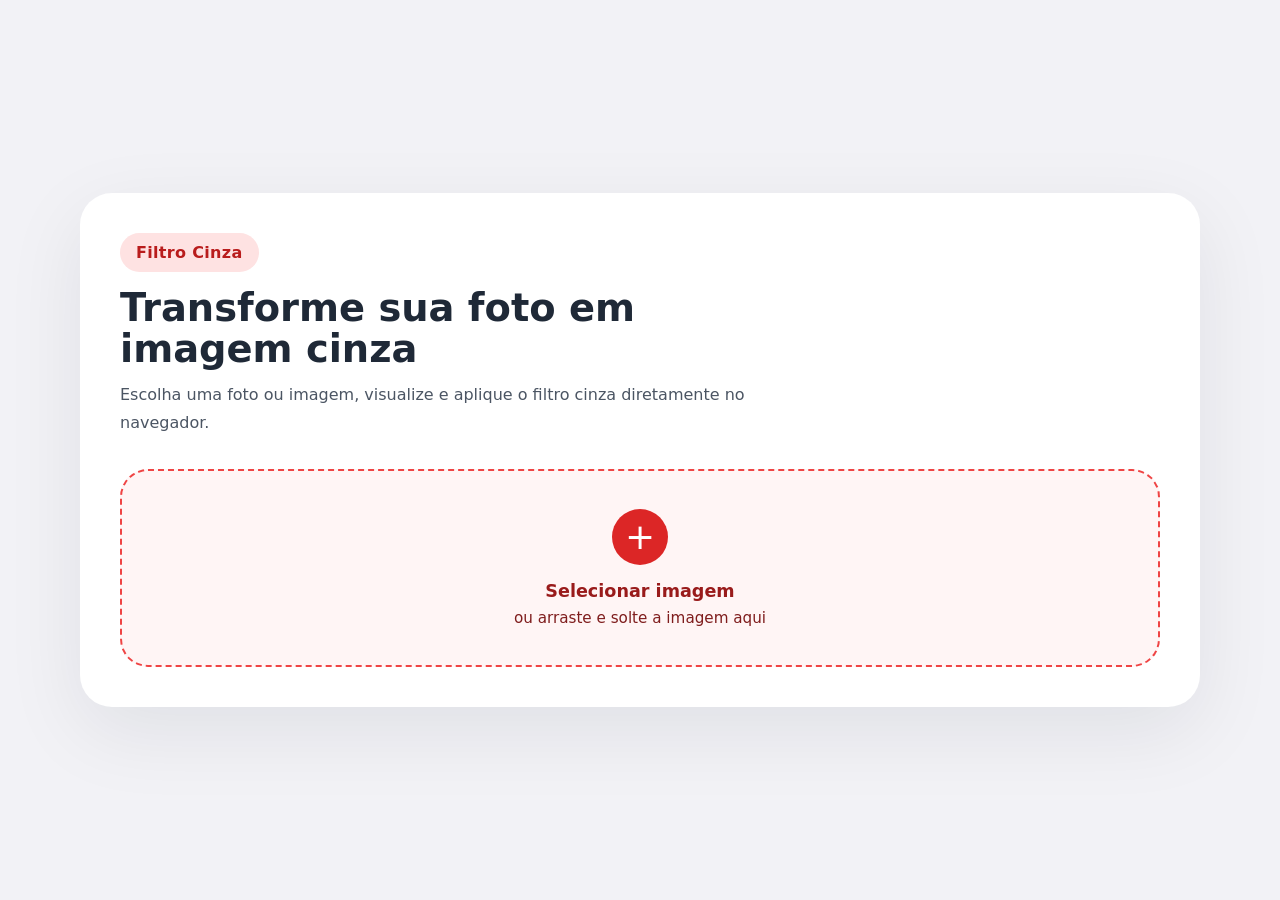
==== Server/wwwroot/index.html @ 87a09256 "Tela para o front" ====
<!DOCTYPE html>
<html lang="pt-BR">
<head>
  <meta charset="UTF-8" />
  <meta name="viewport" content="width=device-width, initial-scale=1.0" />
  <title>Filtro Cinza</title>
  <link rel="stylesheet" href="styles.css" />
</head>
<body>
  <main class="page-shell">
    <div class="hero-card">
      <div class="hero-header">
        <div class="hero-badge">Filtro Cinza</div>
        <h1>Transforme sua foto em imagem cinza</h1>
        <p>Escolha uma foto ou imagem, visualize e aplique o filtro cinza diretamente no navegador.</p>
      </div>

      <div class="upload-panel">
        <label class="upload-box" for="imageInput">
          <div class="upload-icon">+</div>
          <div class="upload-text">Selecionar imagem</div>
          <div class="upload-hint">ou arraste e solte a imagem aqui</div>
          <input id="imageInput" type="file" accept="image/*" hidden />
        </label>
      </div>

      <section class="preview-section hidden" id="previewSection">
        <div class="preview-header">
          <span>Pré-visualização</span>
          <button id="applyFilterButton" class="primary-button">Aplicar filtro cinza</button>
        </div>
        <div class="preview-card">
          <img id="previewImage" alt="Pré-visualização da imagem" />
        </div>
      </section>

    
    </div>
  </main>
  <script src="script.js"></script>
</body>
</html>
---- Server/wwwroot/styles.css ----
:root {
  color-scheme: light;
  font-family: Inter, system-ui, -apple-system, BlinkMacSystemFont, "Segoe UI", sans-serif;
  background: #f2f2f6;
  color: #1f2937;
}

* {
  box-sizing: border-box;
}

body, html {
  margin: 0;
  min-height: 100vh;
}

body {
  display: grid;
  place-items: center;
  padding: 32px 16px;
}

.page-shell {
  width: min(1120px, 100%);
}

.hero-card {
  background: #ffffff;
  border-radius: 32px;
  box-shadow: 0 24px 80px rgba(15, 23, 42, 0.08);
  padding: 40px;
}

.hero-header {
  max-width: 680px;
  margin-bottom: 32px;
}

.hero-badge {
  display: inline-flex;
  align-items: center;
  padding: 10px 16px;
  border-radius: 999px;
  background: #fee2e2;
  color: #b91c1c;
  font-weight: 700;
  letter-spacing: 0.02em;
  margin-bottom: 16px;
}

h1 {
  margin: 0 0 12px;
  font-size: clamp(2rem, 3vw, 3rem);
  line-height: 1.05;
}

p {
  margin: 0;
  color: #4b5563;
  line-height: 1.75;
}

.upload-panel {
  display: grid;
  gap: 16px;
}

.upload-box {
  display: grid;
  place-items: center;
  text-align: center;
  padding: 38px 24px;
  border: 2px dashed #ef4444;
  border-radius: 28px;
  background: #fff5f5;
  color: #991b1b;
  cursor: pointer;
  transition: transform 0.2s ease, background 0.2s ease, border-color 0.2s ease;
}

.upload-box:hover {
  transform: translateY(-2px);
  background: #fee2e2;
  border-color: #fca5a5;
}

.upload-icon {
  width: 56px;
  height: 56px;
  border-radius: 50%;
  display: grid;
  place-items: center;
  background: #dc2626;
  color: #ffffff;
  font-size: 36px;
  margin-bottom: 16px;
}

.upload-text {
  font-size: 1.1rem;
  font-weight: 700;
  margin-bottom: 8px;
}

.upload-hint {
  color: #7f1d1d;
  font-size: 0.95rem;
}

.preview-section {
  margin-top: 32px;
}

.preview-section.hidden {
  display: none;
}

.preview-header {
  display: flex;
  justify-content: space-between;
  gap: 16px;
  align-items: center;
  margin-bottom: 20px;
  flex-wrap: wrap;
}

.primary-button {
  border: none;
  border-radius: 18px;
  background: #dc2626;
  color: white;
  padding: 14px 24px;
  font-size: 1rem;
  font-weight: 700;
  cursor: pointer;
  transition: background 0.2s ease, transform 0.2s ease;
}

.primary-button:hover {
  background: #b91c1c;
  transform: translateY(-1px);
}

.preview-card {
  border-radius: 28px;
  overflow: hidden;
  background: #111827;
  min-height: 360px;
  display: grid;
  place-items: center;
}

.preview-card img {
  width: 100%;
  max-width: 100%;
  height: auto;
  display: block;
  object-fit: contain;
  transition: filter 0.3s ease;
}

.preview-card img.grayscale {
  filter: grayscale(100%);
}

.info-strip {
  margin-top: 28px;
  padding: 18px 22px;
  border-radius: 20px;
  background: #f8fafc;
  color: #334155;
  border: 1px solid #e2e8f0;
}

@media (max-width: 720px) {
  .hero-card {
    padding: 28px 20px;
  }
  .preview-card {
    min-height: 260px;
  }
}
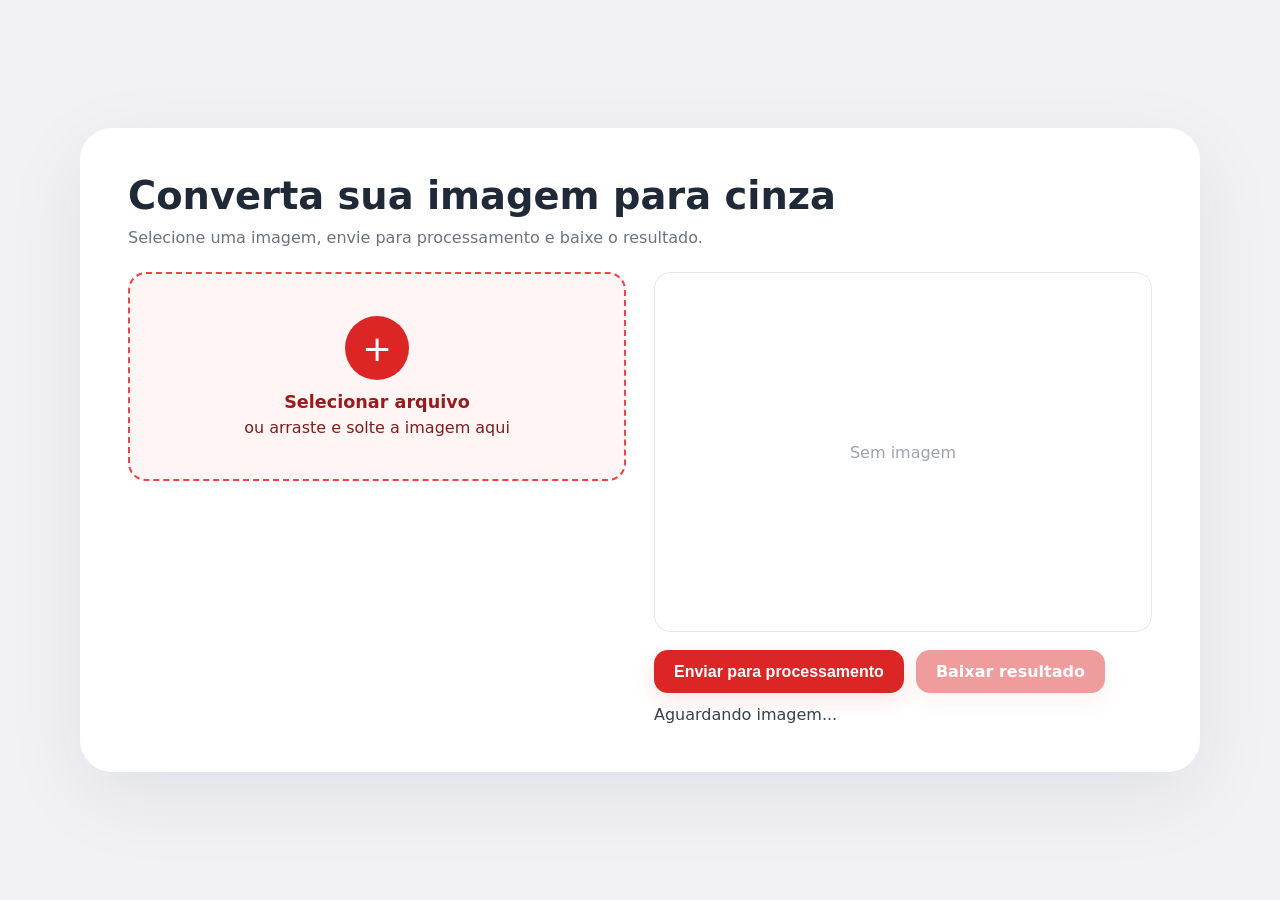
==== commit c45a2b4b: "Front reformulado" ====
--- a/Server/wwwroot/index.html
+++ b/Server/wwwroot/index.html
@@ -8,33 +8,39 @@
 </head>
 <body>
   <main class="page-shell">
-    <div class="hero-card">
-      <div class="hero-header">
-        <div class="hero-badge">Filtro Cinza</div>
-        <h1>Transforme sua foto em imagem cinza</h1>
-        <p>Escolha uma foto ou imagem, visualize e aplique o filtro cinza diretamente no navegador.</p>
+    <div class="hero-card hero-large">
+      <div class="hero-top">
+        <h1>Converta sua imagem para <strong>cinza</strong></h1>
+        <p class="sub">Selecione uma imagem, envie para processamento e baixe o resultado.</p>
       </div>
 
-      <div class="upload-panel">
-        <label class="upload-box" for="imageInput">
-          <div class="upload-icon">+</div>
-          <div class="upload-text">Selecionar imagem</div>
-          <div class="upload-hint">ou arraste e solte a imagem aqui</div>
-          <input id="imageInput" type="file" accept="image/*" hidden />
-        </label>
+      <div class="center-area">
+        <div class="left-panel">
+          <div class="drop-area">
+            <input id="imageInput" type="file" accept="image/*" />
+            <div class="drop-inner">
+              <div class="drop-icon">+</div>
+              <div class="drop-text">Selecionar arquivo</div>
+              <div class="drop-hint">ou arraste e solte a imagem aqui</div>
+            </div>
+          </div>
+        </div>
+
+        <div class="right-panel">
+          <div class="preview-card large" id="previewCard">
+            <img id="previewImage" alt="Pré-visualização da imagem" />
+            <div class="preview-empty">Sem imagem</div>
+          </div>
+
+          <div class="controls">
+            <button id="sendButton" class="primary-button large" disabled>Enviar para processamento</button>
+            <a id="downloadLink" class="primary-button large disabled" download="resultado.png">Baixar resultado</a>
+          </div>
+
+          <div id="statusMessage" class="status-message" aria-live="polite">Aguardando imagem...</div>
+        </div>
       </div>
 
-      <section class="preview-section hidden" id="previewSection">
-        <div class="preview-header">
-          <span>Pré-visualização</span>
-          <button id="applyFilterButton" class="primary-button">Aplicar filtro cinza</button>
-        </div>
-        <div class="preview-card">
-          <img id="previewImage" alt="Pré-visualização da imagem" />
-        </div>
-      </section>
-
-    
     </div>
   </main>
   <script src="script.js"></script>
--- a/Server/wwwroot/styles.css
+++ b/Server/wwwroot/styles.css
@@ -30,6 +30,37 @@
   box-shadow: 0 24px 80px rgba(15, 23, 42, 0.08);
   padding: 40px;
 }
+
+.hero-large { padding: 48px; }
+
+.hero-top h1 { font-size: 2.4rem; margin: 0 0 8px; }
+.hero-top .sub { color:#6b7280; margin:0 0 20px }
+
+.center-area { display:flex; gap:28px; align-items:flex-start; }
+.left-panel { flex:1; display:flex; align-items:center; justify-content:center }
+.right-panel { flex:1; }
+
+.drop-area { width:100%; max-width:520px; background:#fff5f5; border:2px dashed #ef4444; border-radius:18px; padding:42px; display:flex; align-items:center; justify-content:center; cursor:pointer; position:relative }
+.drop-area input { position:absolute; opacity:0; inset:0; width:100%; height:100%; cursor:pointer }
+.drop-inner { text-align:center }
+.drop-icon { width:64px; height:64px; border-radius:50%; background:#dc2626; color:white; display:inline-grid; place-items:center; font-size:36px; margin-bottom:12px }
+.drop-text { font-weight:800; color:#991b1b; font-size:1.1rem }
+.drop-hint { color:#7f1d1d; margin-top:6px }
+
+.preview-card.large { height:360px; border-radius:16px; overflow:hidden; background:#ffffff; border:1px solid #e5e7eb; display:grid; place-items:center; position:relative }
+.preview-card.large img { max-width:100%; max-height:100%; display:none }
+.preview-card.large .preview-empty { color:#9ca3af; position:absolute; display:block }
+
+.preview-card.large.has-image { background:#111827; border-color:transparent }
+.preview-card.large.has-image img { display:block }
+.preview-card.large.has-image .preview-empty { display:none }
+
+.controls { display:flex; gap:12px; margin-top:18px }
+.primary-button.large { background:#dc2626; color:white; padding:12px 20px; border-radius:14px; font-weight:800; box-shadow:0 8px 20px rgba(219, 39, 39, 0.12); border:none }
+.primary-button.disabled { opacity:0.45; pointer-events:none }
+
+.status-message { margin-top:12px; color:#374151 }
+.footer-note { margin-top:22px; color:#6b7280; font-size:0.95rem }
 
 .hero-header {
   max-width: 680px;
